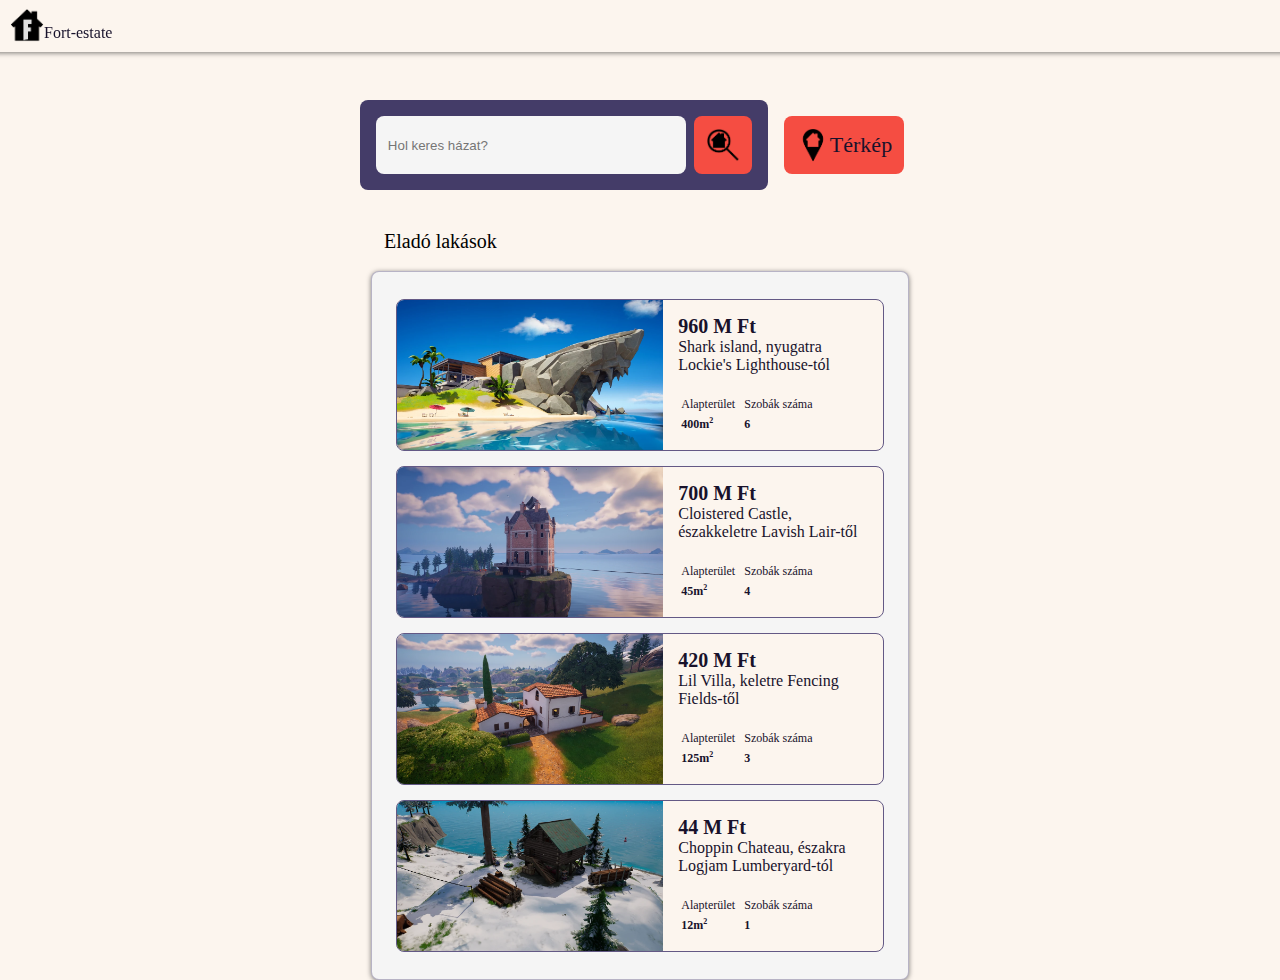
==== index.html @ 926392e0 "test" ====
<!DOCTYPE html>
<html lang="hu">
<head>
    <meta charset="UTF-8">
    <meta name="viewport" content="width=device-width, initial-scale=1.0">
    <title>Fort-estate</title>
    <link rel="stylesheet" href="CSS1.css">
    <link rel="icon" href="Images/Icons/icon.png">
</head>
<body style="height: fit-content;">
    <header>
        <a class="logo" href="index.html">
            <img src="Images/Icons/icon.png" style="width: 34px;">
            <div class="BoxText" style="align-items: end">
                Fort-estate
            </div> 
        </a>
    </header>
    <div style="height: 100px;"></div>
    <div class="mainDiv">
        <div class="searchbox">
                <input id="searchField" type="text" style="width: 90%; height: 34px;" class="BoxText segment" placeholder="Hol keres házat?">
            <div class="dropDownPos" id="dropDown">
                <div class="dropDown">                
                    <button class="dropdownBtn">
                        <div class="dropDownText">
                            Shark Island
                        </div>
                    </button>
                    <button class="dropdownBtn">
                        <div class="dropDownText">
                            Cloistered Castle
                        </div>
                    </button>
                    <button class="dropdownBtn">
                        <div class="dropDownText">
                            Lil Villa
                        </div>
                    </button>
                    <button class="dropdownBtn">
                        <div class="dropDownText">
                            Choppin Chateau
                        </div>
                    </button>
                </div>
            </div>


            <div class="front">
                
                    <button class="searchBtnBtn" id="sBtn" >
                        <div class="searchBtn">
                            <img src="Images/Icons/searchicon.png" style="height: 34px;width: 34px;">
                        </div>
                    </button> 


            </div>
        </div>
            <a href="map.html">
                <div class="mapBtn">
                    <img src="Images/Icons/mapicon.png" style="height: 34px;width: 34px;">
                    <div class="BoxText">Térkép</div>
                </div>
            </a>

    </div>

    <div style="display: flex;justify-content: center;">
        <div class="resultsInfo">
            Eladó lakások
            <div id="resultNumber" style="font-size: 16px;">
                <br>
            </div>
        </div>
    </div>

    <div class="mainDiv">
        <div class="shadowBox" id="results">

                <a class="border" href="SharkIsland.html">
                    <img src="Images/SharkIsland/sharkisland (4).png" class="resultImage">
                    <div class="resultText">
                        <strong class="price">960 M Ft</strong>
                        <br>
                        <div class="locationText">
                            <div style="display: none;">Shark island,northwest,sweaty sands,island,északkelet,sziget,Lockies Lighthouse,Lockies,Lighthouse,shore,coast,part</div>
                            <div class="loc">Shark island, nyugatra Lockie's Lighthouse-tól</div>
                        </div>
                        <table>
                            <tr>
                                <td class="line">
                                    Alapterület
                                </td>
                                <td>
                                    Szobák száma
                                </td>
                            </tr>
                            <tr>
                                <td class="line">
                                    <strong>400m<sup>2</sup></strong>
                                </td>
                                <td>
                                    <strong>6</strong>
                                </td>
                            </tr>
                        </table>
                    </div>
                </a>
            
                <a class="border" href="CloisteredCastle.html">
                    <img src="Images/CloisteredCastle/CloisteredCastle (5).png" class="resultImage">
                    <div class="resultText">
                        <strong class="price">700 M Ft</strong> <br>
                        <div class="locationText">
                            <div style="display: none;">Cloistered Castle,észak,north,sziget,island,zipline,kastély,castle</div>
                            <div class="loc">Cloistered Castle, északkeletre Lavish Lair-től</div>
                        </div>
                        <table>
                            <tr>
                                <td class="line">
                                    Alapterület
                                </td>
                                <td>
                                    Szobák száma
                                </td>
                            </tr>
                            <tr>
                                <td class="line">
                                    <strong>45m<sup>2</sup></strong>
                                </td>
                                <td>
                                    <strong>4</strong>
                                </td>
                            </tr>
                        </table>
                    </div>
                </a>

                <a class="border" href="LilVilla.html">
                    <img src="Images/LilVilla/LilVilla (5).png" class="resultImage">
                    <div class="resultText">
                        <strong class="price">420 M Ft</strong> <br>
                        <div class="locationText">
                            <div style="display: none;">Lil Villa,middle,közép,Fencing Fields,villa</div>
                            <div class="loc">Lil Villa, keletre Fencing Fields-től</div>
                        </div>
                        <table>
                            <tr>
                                <td class="line">
                                    Alapterület
                                </td>
                                <td>
                                    Szobák száma
                                </td>
                            </tr>
                            <tr>
                                <td class="line">
                                    <strong>125m<sup>2</sup></strong>
                                </td>
                                <td>
                                    <strong>3</strong>
                                </td>
                            </tr>
                        </table>
                    </div>
                </a>

                <a class="border" href="ChoppinChateau.html">
                    <img src="Images/ChoppinChateau/ChoppinChateau (3).png" class="resultImage">
                    <div class="resultText">
                        <strong class="price">44 M Ft</strong> <br>
                        <div class="locationText">
                            <div style="display: none;">Choppin Chateau,Logjam Lumberyard,north,észak,fenyő,pinetree</div>
                            <div class="loc">Choppin Chateau, északra Logjam Lumberyard-tól</div>
                        </div>
                        <table>
                            <tr>
                                <td class="line">
                                    Alapterület
                                </td>
                                <td>
                                    Szobák száma
                                </td>
                            </tr>
                            <tr>
                                <td class="line">
                                    <strong>12m<sup>2</sup></strong>
                                </td>
                                <td>
                                    <strong>1</strong>
                                </td>
                            </tr>
                        </table>
                    </div>
                </a>
            

        </div>
    </div>

    <button id="exit">
        <div class="exit">

        </div>
    </button>


</body>

</html>
<script src="JS1.js"></script>
<script src="JS4.js"></script>
---- CSS1.css ----
header{
    position: fixed;
    transform: translate(-8px,-10px);
    box-shadow: 0px 1px 5px 0px rgba(0, 0, 0, 0.5);
    display: flex;
    width: 100%;
    height: min-content;
    padding: 18px;
    background-color: #FCF5EE;
    z-index: 100;
    padding-bottom: 10px;
}
body{
    background-color: #FCF5EE;
    margin: 0%;
}

.mainDiv{
    display: flex;
    justify-content: center;
    margin: auto;
}

.searchbox{
    background-color: #443C68;
    border-radius: 8px;
    padding: 12px;
    display: flex;
    justify-content: left;
    min-width: 350px;
    width: 30%;
}
.segment{
    background-color: #F5F5F5;
    color: #18122B;
    padding: 12px;
    border-radius: 8px;
    margin: 4px;
}
.searchBtn{
    padding: 12px;
    border-radius: 8px;
    margin: 4px;
    background-color: #F54D42;
    width:34px;
    height: 34px;
}
.searchBtnBtn{
    height: 33px;
    padding: 0%;
    border: none;
    margin: 0%;
    background-color: #00000000;
    color: #18122B;
}


.BoxText{
    display: flex;
    align-items: center;
    user-select: none;
    width: 100%;
    height: 100%;
}

.mapBtn{
    padding: 0%;
    border: none;
    margin: 0%;
    

    height: 34px;
    background-color: #5e5d5d;
    color: #18122B;
    font-size: 22px;
    display: flex;
    justify-items: left;

    padding: 12px;
    border-radius: 8px;
    margin: 16px;
    background-color: #F54D42;
    width:fit-content;
    height: 34px;
}


.resultsInfo{
    min-width: 450px;
    width: 40%;
    margin-top: 40px;
    font-size: 20px;
}

.shadowBox{
    border-radius: 8px;
    border: 1px solid #6359856c;
    padding: 12px;
    display: block;
    min-width: 450px;
    height: min-content;
    width: 40%;
    background-color: #F5F5F5;
    box-shadow: 0px 1px 5px 0px rgba(0, 0, 0, 0.5);
    margin-left: 15px;
    margin-right: 15px;
}

.resultImage{
    height: 150px;
    
}

.border{
    display: flex;
    height: 150px;
    width: 95%;
    border: 1px solid #635985;
    border-radius: 8px;
    overflow: hidden;
    margin: auto;
    margin-bottom: 15px;
    margin-top: 15px;
    justify-content: left;  
    background-color: #FCF5EE; 
}

.resultText{
    font-size: 20px;
    padding: 15px;
}

.price{
    color:#18122B;
}

.locationText{
    font-size: 16px;
    margin-bottom: 20px;
    display: flex;
    justify-items: left;
}
table{
    font-size: 12px;
}
.line{
    border-right: 5px solid #00000000;
}
sup{
    font-size: 8px;
}
img{
    pointer-events: none;
    user-select: none;
}
a:any-link{
    text-decoration: none;
    color: #18122B;
}

.searchBtn:hover{
    cursor:pointer;
}

.dropDownPos{
    display: none;
    position: absolute;
    top: 180px;
    z-index: 50;
}
.dropDownText{
    width: max-content;
    height: min-content;
    background-color: #00000000;
    color: #18122B;
    margin: 0%;
    width: 130px;
    text-align: left;
    user-select: none;
}

.dropdownBtn:hover{
    background-color: #F0DECB;
    cursor: pointer;
}

.dropdownBtn{
    border: none;
    background-color: #00000000;
    display: flex;
    justify-content: left;
    margin-bottom: 3px;
    margin-top: 3px;
    width: 130px;
    user-select: none;
    
}

.dropDown{
    width: 150px;
    height: 100px;
    background-color: #F5F5F5;
    color: #18122B;
    padding: 8px;
    border-radius: 8px;
    margin-left: 2px;
    border: 2px solid #6359856c;
    border-top: none;

    overflow-x: hidden;
    overflow-y: scroll;
}

#searchField:hover{
    cursor: text;
}
#searchField{
    z-index: 50;
}


#exit{
    opacity: 0%;
    display: none;
}
.exit{
    position: absolute;
    left: 0;
    top: 0;
    width: 100%;
    height: 100%;
    user-select: none;
    z-index: 49;
}

input{
    border: none;
    background-color: #00000000;
}

.front{
    z-index: 50;
}

.loc{
    width: fit-content;
}

.logo{
    display: flex;
    justify-content: left;
}

.images{
    width: 30%;
    overflow: hidden;
    height: fit-content;
}
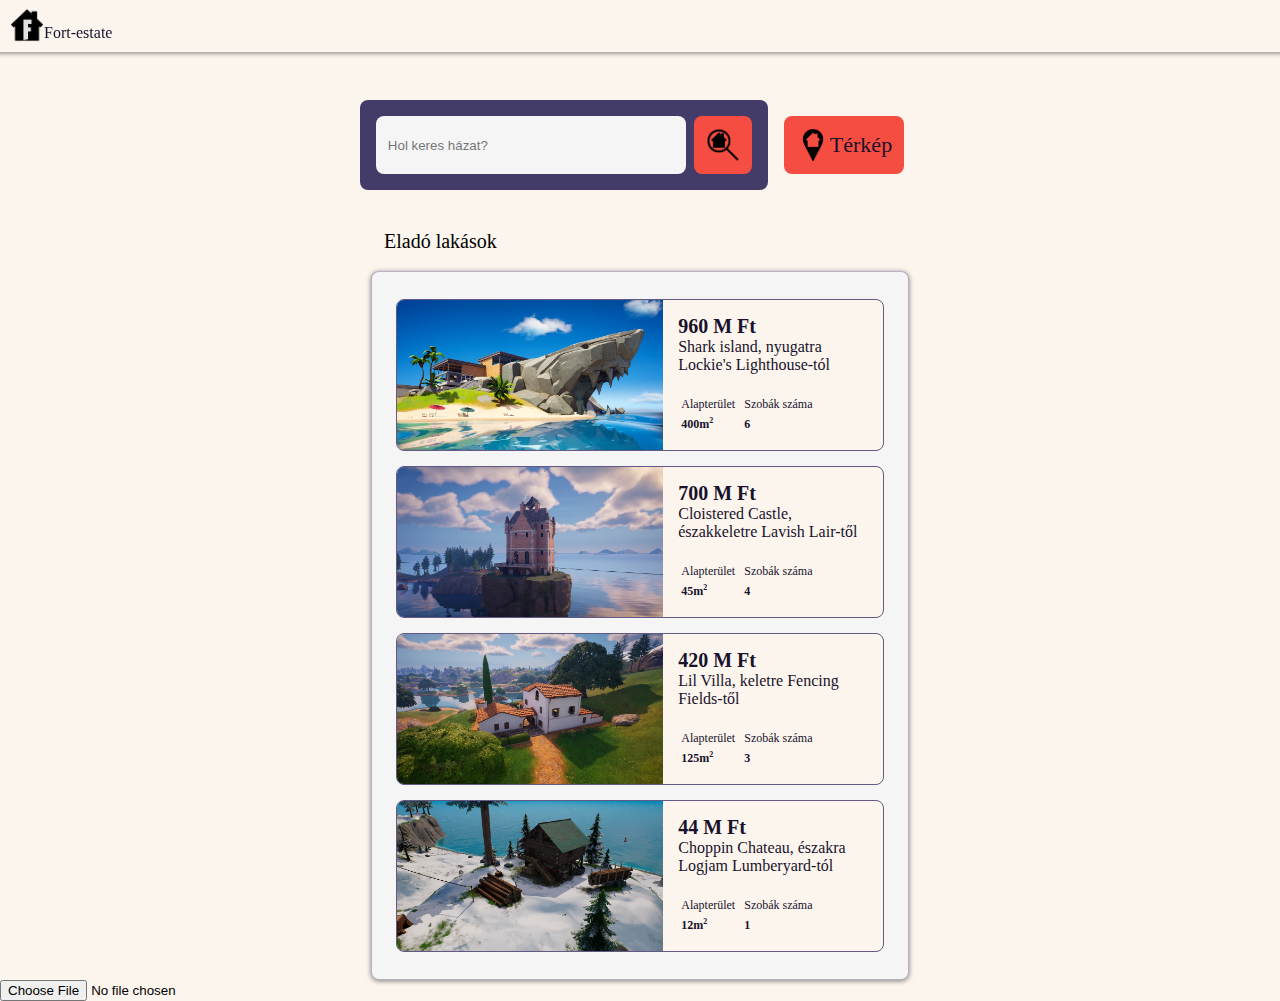
==== commit 603067d2: "a" ====
--- a/index.html
+++ b/index.html
@@ -205,6 +205,7 @@
         </div>
     </button>
 
+<input type="file" id="input">
 
 </body>
 
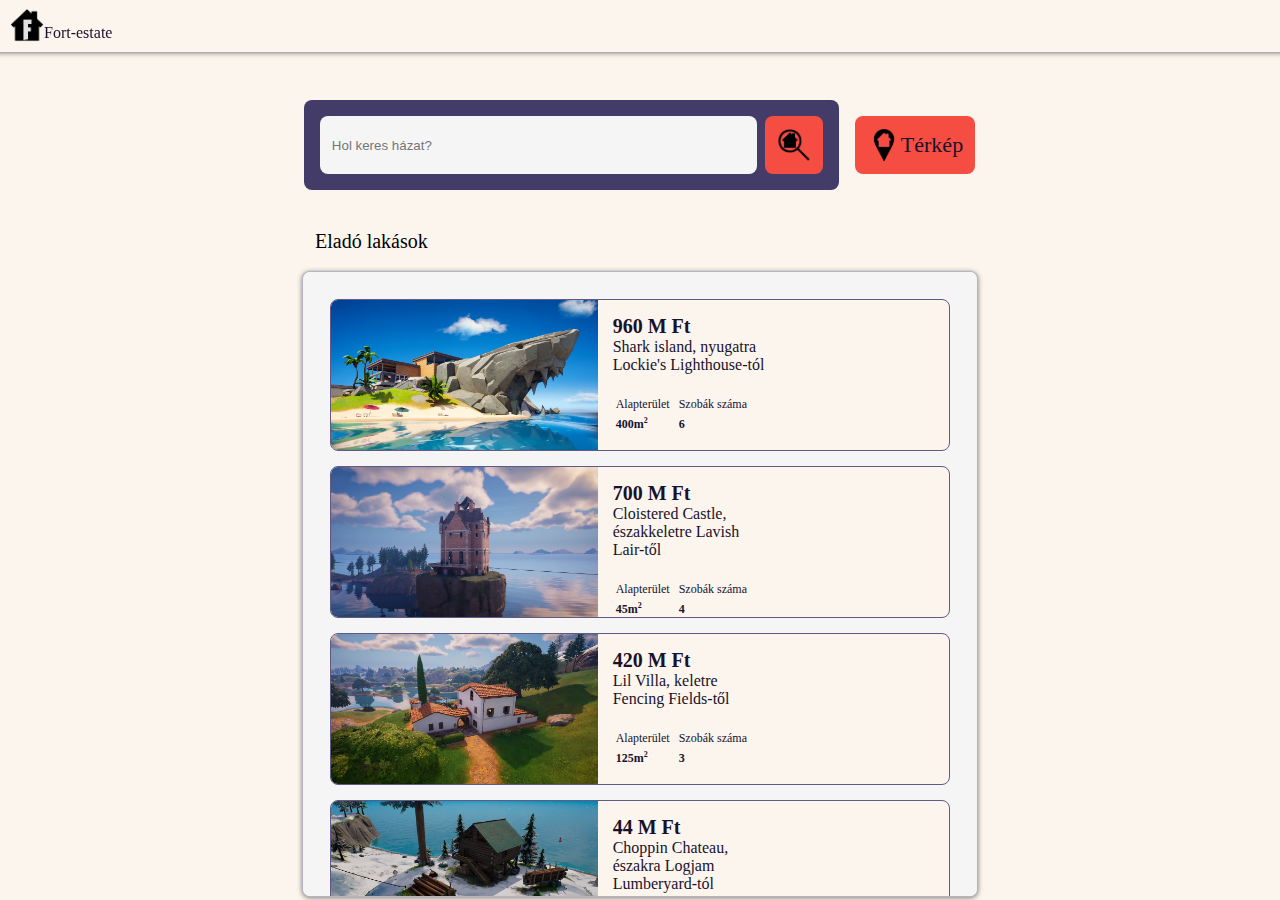
==== commit efa9633b: "commit" ====
--- a/index.html
+++ b/index.html
@@ -60,13 +60,13 @@
             <a href="map.html">
                 <div class="mapBtn">
                     <img src="Images/Icons/mapicon.png" style="height: 34px;width: 34px;">
-                    <div class="BoxText">Térkép</div>
+                    <div class="BoxText mapText">Térkép</div>
                 </div>
             </a>
 
     </div>
 
-    <div style="display: flex;justify-content: center;">
+    <div class="resultInfoDiv">
         <div class="resultsInfo">
             Eladó lakások
             <div id="resultNumber" style="font-size: 16px;">
@@ -195,7 +195,62 @@
                     </div>
                 </a>
             
-
+                <a class="border" href="ChoppinChateau.html">
+                    <img src="Images/ChoppinChateau/ChoppinChateau (3).png" class="resultImage">
+                    <div class="resultText">
+                        <strong class="price">44 M Ft</strong> <br>
+                        <div class="locationText">
+                            <div style="display: none;">Choppin Chateau,Logjam Lumberyard,north,észak,fenyő,pinetree</div>
+                            <div class="loc">Choppin Chateau, északra Logjam Lumberyard-tól</div>
+                        </div>
+                        <table>
+                            <tr>
+                                <td class="line">
+                                    Alapterület
+                                </td>
+                                <td>
+                                    Szobák száma
+                                </td>
+                            </tr>
+                            <tr>
+                                <td class="line">
+                                    <strong>12m<sup>2</sup></strong>
+                                </td>
+                                <td>
+                                    <strong>1</strong>
+                                </td>
+                            </tr>
+                        </table>
+                    </div>
+                </a>
+                <a class="border" href="ChoppinChateau.html">
+                    <img src="Images/ChoppinChateau/ChoppinChateau (3).png" class="resultImage">
+                    <div class="resultText">
+                        <strong class="price">44 M Ft</strong> <br>
+                        <div class="locationText">
+                            <div style="display: none;">Choppin Chateau,Logjam Lumberyard,north,észak,fenyő,pinetree</div>
+                            <div class="loc">Choppin Chateau, északra Logjam Lumberyard-tól</div>
+                        </div>
+                        <table>
+                            <tr>
+                                <td class="line">
+                                    Alapterület
+                                </td>
+                                <td>
+                                    Szobák száma
+                                </td>
+                            </tr>
+                            <tr>
+                                <td class="line">
+                                    <strong>12m<sup>2</sup></strong>
+                                </td>
+                                <td>
+                                    <strong>1</strong>
+                                </td>
+                            </tr>
+                        </table>
+                    </div>
+                </a>
         </div>
     </div>
 
@@ -204,8 +259,6 @@
 
         </div>
     </button>
-
-<input type="file" id="input">
 
 </body>
 
--- a/CSS1.css
+++ b/CSS1.css
@@ -27,8 +27,9 @@
     padding: 12px;
     display: flex;
     justify-content: left;
-    min-width: 350px;
-    width: 30%;
+    min-width: 0px;
+    width: 511px;
+    margin-left: 15px;
 }
 .segment{
     background-color: #F5F5F5;
@@ -86,9 +87,11 @@
 
 
 .resultsInfo{
-    min-width: 450px;
-    width: 40%;
+    min-width: 0px;
+    width: 650px;
+    margin: 27px;
     margin-top: 40px;
+    margin-bottom: 0px;
     font-size: 20px;
 }
 
@@ -97,9 +100,9 @@
     border: 1px solid #6359856c;
     padding: 12px;
     display: block;
-    min-width: 450px;
+    min-width: 0px;
     height: min-content;
-    width: 40%;
+    width: 650px;
     background-color: #F5F5F5;
     box-shadow: 0px 1px 5px 0px rgba(0, 0, 0, 0.5);
     margin-left: 15px;
@@ -108,7 +111,6 @@
 
 .resultImage{
     height: 150px;
-    
 }
 
 .border{
@@ -123,11 +125,15 @@
     margin-top: 15px;
     justify-content: left;  
     background-color: #FCF5EE; 
+    min-width: fit-content;
 }
 
 .resultText{
     font-size: 20px;
     padding: 15px;
+    width: 155px;
+    min-width: 0px;
+    
 }
 
 .price{
@@ -255,4 +261,56 @@
     width: 30%;
     overflow: hidden;
     height: fit-content;
+}
+#results{
+    overflow-y: scroll;
+    height: fit-content;
+    max-height: 835px;
+    overflow-x: hidden;
+}
+html{
+    width: 100%
+}
+body{
+    width: 100%;
+}
+.resultInfoDiv{
+    display: flex;
+    justify-content: center;
+    width: 100%;
+}
+@media screen and (max-width: 550px){
+    table{
+        display: flex;
+    }
+    .resultText{
+        height: min-content;
+        width: calc(100% - 30px);
+        
+    }
+    .resultImage{
+        width: 100%;
+        min-height: 0px;
+        height: 100%;
+    }
+    .border{
+        display: block;
+        width: min-content;
+        height: fit-content;
+    }
+    .loc{
+        width: fit-content;
+    }
+    .mainDiv{
+        width: 100%;
+        margin: auto;
+    }
+    .mapText{
+        display: none;
+    }
+}
+@media screen and (max-height: 1135px){
+    #results{
+        height: calc(100vh - 300px);
+    }
 }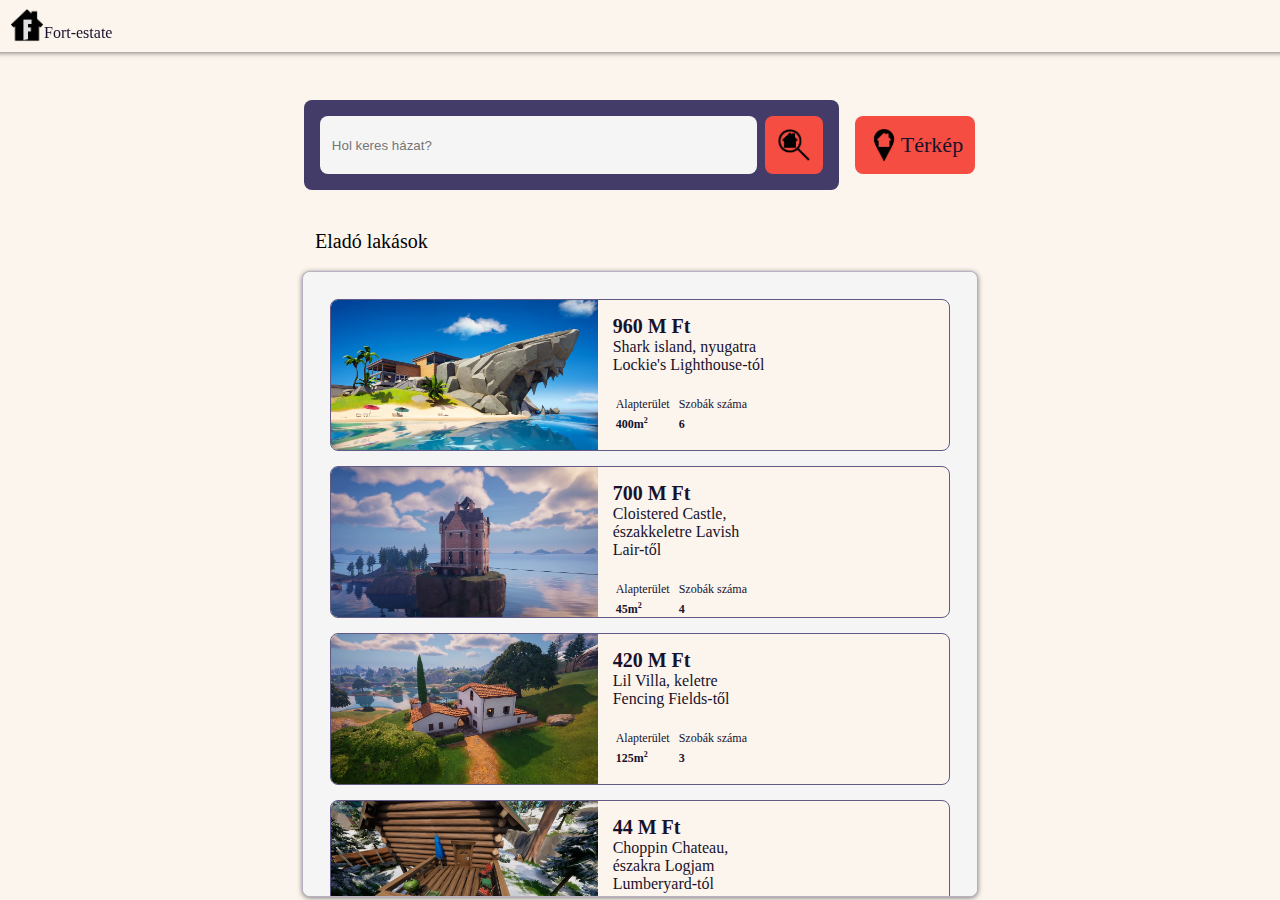
==== commit 36298e39: "j" ====
--- a/index.html
+++ b/index.html
@@ -78,7 +78,7 @@
     <div class="mainDiv">
         <div class="shadowBox" id="results">
 
-                <a class="border" href="SharkIsland.html">
+                <a id="SharkIsland" class="border" href="SharkIsland.html">
                     <img src="Images/SharkIsland/sharkisland (4).png" class="resultImage">
                     <div class="resultText">
                         <strong class="price">960 M Ft</strong>
@@ -108,7 +108,7 @@
                     </div>
                 </a>
             
-                <a class="border" href="CloisteredCastle.html">
+                <a id="CloisteredCastle" class="border" href="CloisteredCastle.html">
                     <img src="Images/CloisteredCastle/CloisteredCastle (5).png" class="resultImage">
                     <div class="resultText">
                         <strong class="price">700 M Ft</strong> <br>
@@ -137,7 +137,7 @@
                     </div>
                 </a>
 
-                <a class="border" href="LilVilla.html">
+                <a id="LilVilla" class="border" href="LilVilla.html">
                     <img src="Images/LilVilla/LilVilla (5).png" class="resultImage">
                     <div class="resultText">
                         <strong class="price">420 M Ft</strong> <br>
@@ -166,7 +166,7 @@
                     </div>
                 </a>
 
-                <a class="border" href="ChoppinChateau.html">
+                <a id="ChoppinChateau" class="border" href="ChoppinChateau.html">
                     <img src="Images/ChoppinChateau/ChoppinChateau (3).png" class="resultImage">
                     <div class="resultText">
                         <strong class="price">44 M Ft</strong> <br>
@@ -195,62 +195,11 @@
                     </div>
                 </a>
             
-                <a class="border" href="ChoppinChateau.html">
-                    <img src="Images/ChoppinChateau/ChoppinChateau (3).png" class="resultImage">
-                    <div class="resultText">
-                        <strong class="price">44 M Ft</strong> <br>
-                        <div class="locationText">
-                            <div style="display: none;">Choppin Chateau,Logjam Lumberyard,north,észak,fenyő,pinetree</div>
-                            <div class="loc">Choppin Chateau, északra Logjam Lumberyard-tól</div>
-                        </div>
-                        <table>
-                            <tr>
-                                <td class="line">
-                                    Alapterület
-                                </td>
-                                <td>
-                                    Szobák száma
-                                </td>
-                            </tr>
-                            <tr>
-                                <td class="line">
-                                    <strong>12m<sup>2</sup></strong>
-                                </td>
-                                <td>
-                                    <strong>1</strong>
-                                </td>
-                            </tr>
-                        </table>
-                    </div>
-                </a>
-                <a class="border" href="ChoppinChateau.html">
-                    <img src="Images/ChoppinChateau/ChoppinChateau (3).png" class="resultImage">
-                    <div class="resultText">
-                        <strong class="price">44 M Ft</strong> <br>
-                        <div class="locationText">
-                            <div style="display: none;">Choppin Chateau,Logjam Lumberyard,north,észak,fenyő,pinetree</div>
-                            <div class="loc">Choppin Chateau, északra Logjam Lumberyard-tól</div>
-                        </div>
-                        <table>
-                            <tr>
-                                <td class="line">
-                                    Alapterület
-                                </td>
-                                <td>
-                                    Szobák száma
-                                </td>
-                            </tr>
-                            <tr>
-                                <td class="line">
-                                    <strong>12m<sup>2</sup></strong>
-                                </td>
-                                <td>
-                                    <strong>1</strong>
-                                </td>
-                            </tr>
-                        </table>
-                    </div>
-                </a>
+            
+
+
+
+
         </div>
     </div>
 
@@ -264,4 +213,4 @@
 
 </html>
 <script src="JS1.js"></script>
-<script src="JS4.js"></script>
+<script src="JS5.js"></script>
--- a/CSS1.css
+++ b/CSS1.css
@@ -286,7 +286,7 @@
     .resultText{
         height: min-content;
         width: calc(100% - 30px);
-        
+        display: block;
     }
     .resultImage{
         width: 100%;
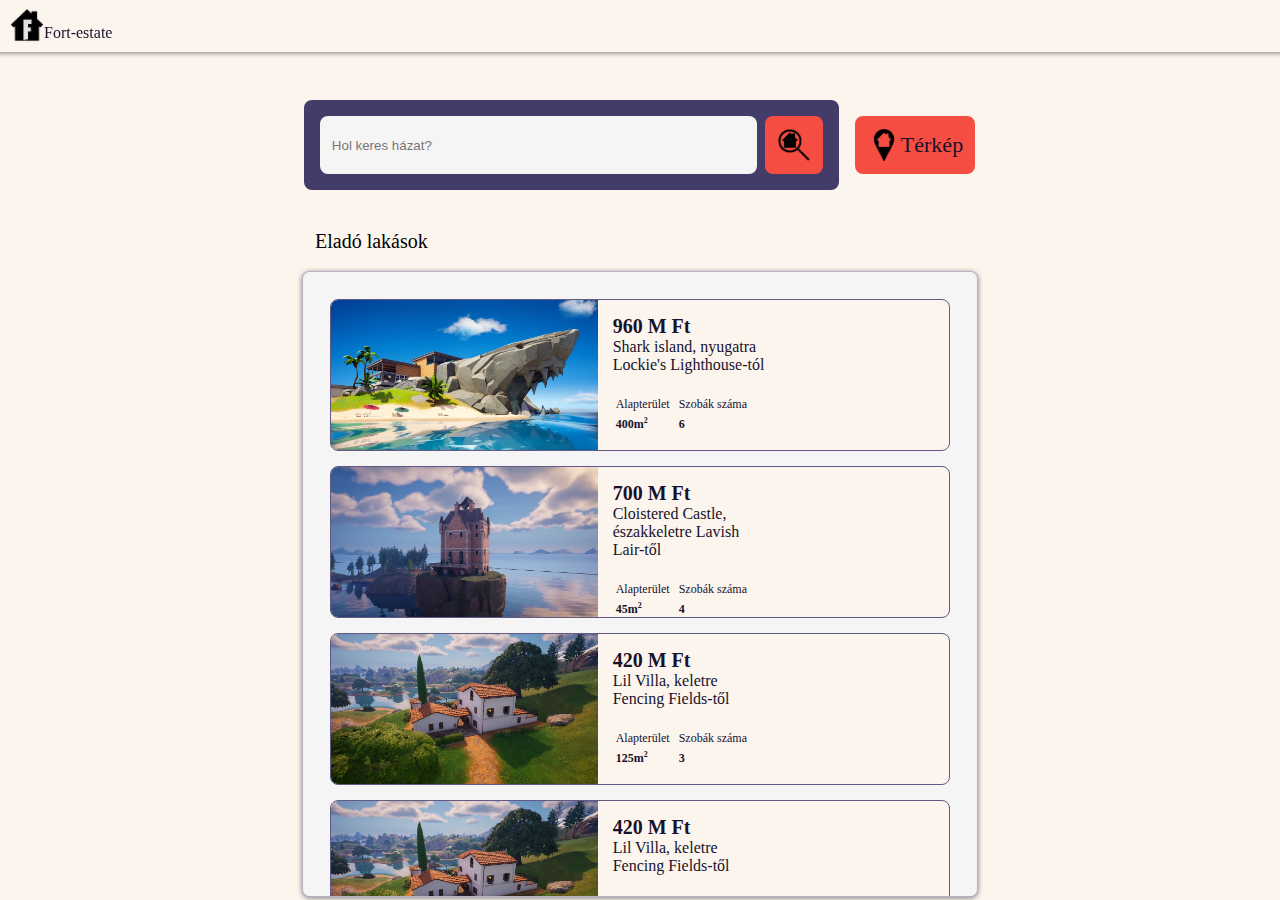
==== commit 19fc82b3: "kkk" ====
--- a/index.html
+++ b/index.html
@@ -166,29 +166,29 @@
                     </div>
                 </a>
 
-                <a id="ChoppinChateau" class="border" href="ChoppinChateau.html">
-                    <img src="Images/ChoppinChateau/ChoppinChateau (3).png" class="resultImage">
-                    <div class="resultText">
-                        <strong class="price">44 M Ft</strong> <br>
-                        <div class="locationText">
-                            <div style="display: none;">Choppin Chateau,Logjam Lumberyard,north,észak,fenyő,pinetree</div>
-                            <div class="loc">Choppin Chateau, északra Logjam Lumberyard-tól</div>
-                        </div>
-                        <table>
-                            <tr>
-                                <td class="line">
-                                    Alapterület
-                                </td>
-                                <td>
-                                    Szobák száma
-                                </td>
-                            </tr>
-                            <tr>
-                                <td class="line">
-                                    <strong>12m<sup>2</sup></strong>
-                                </td>
-                                <td>
-                                    <strong>1</strong>
+                <a id="ChoppinChateau" class="border" href="LilVilla.html">
+                    <img src="Images/LilVilla/LilVilla (5).png" class="resultImage">
+                    <div class="resultText">
+                        <strong class="price">420 M Ft</strong> <br>
+                        <div class="locationText">
+                            <div style="display: none;">Lil Villa,middle,közép,Fencing Fields,villa</div>
+                            <div class="loc">Lil Villa, keletre Fencing Fields-től</div>
+                        </div>
+                        <table>
+                            <tr>
+                                <td class="line">
+                                    Alapterület
+                                </td>
+                                <td>
+                                    Szobák száma
+                                </td>
+                            </tr>
+                            <tr>
+                                <td class="line">
+                                    <strong>125m<sup>2</sup></strong>
+                                </td>
+                                <td>
+                                    <strong>3</strong>
                                 </td>
                             </tr>
                         </table>
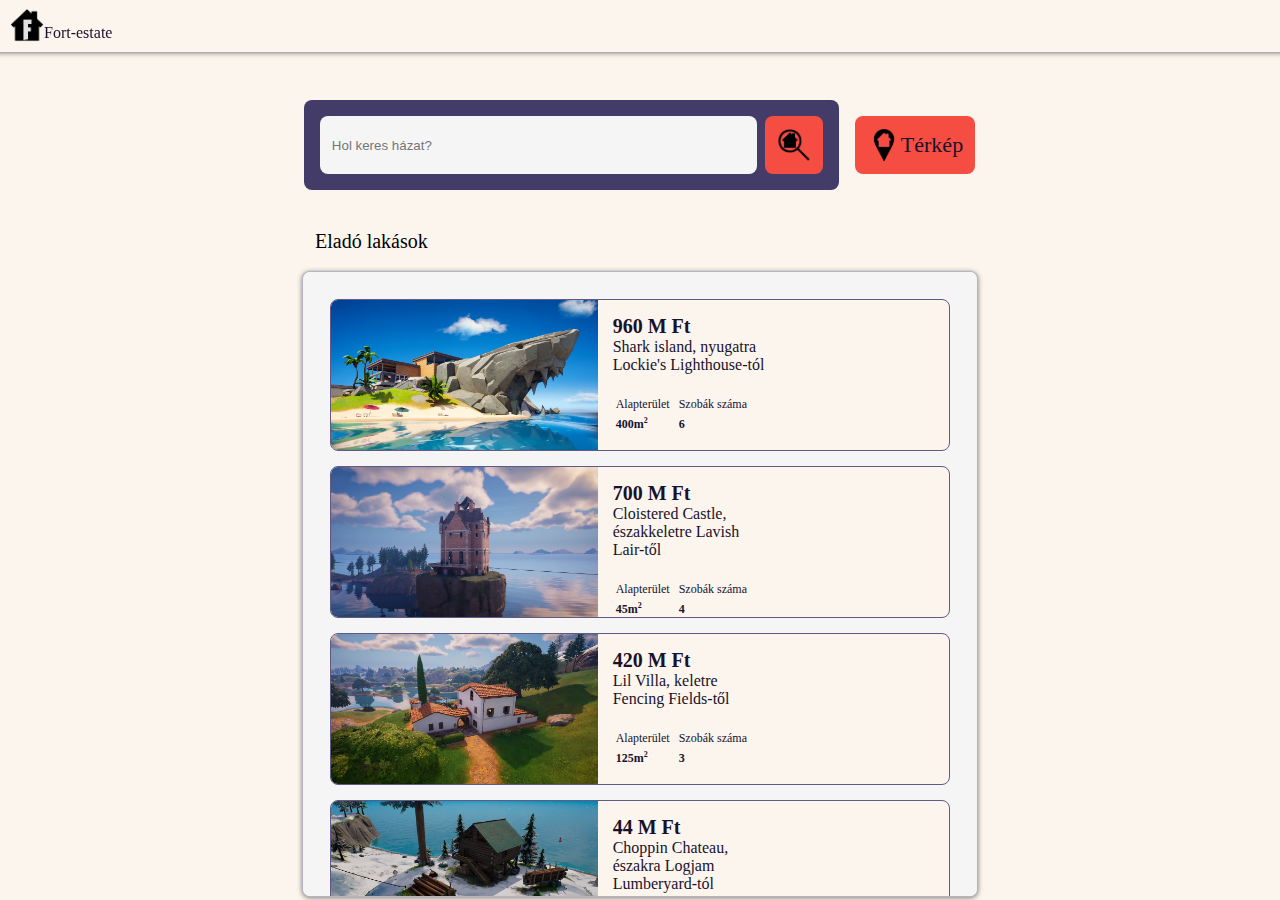
==== commit a7501b39: "n" ====
--- a/index.html
+++ b/index.html
@@ -80,7 +80,7 @@
 
                 <a id="SharkIsland" class="border" href="SharkIsland.html">
                     <img src="Images/SharkIsland/sharkisland (4).png" class="resultImage">
-                    <div class="resultText">
+                    <div class="resultText"> 
                         <strong class="price">960 M Ft</strong>
                         <br>
                         <div class="locationText">
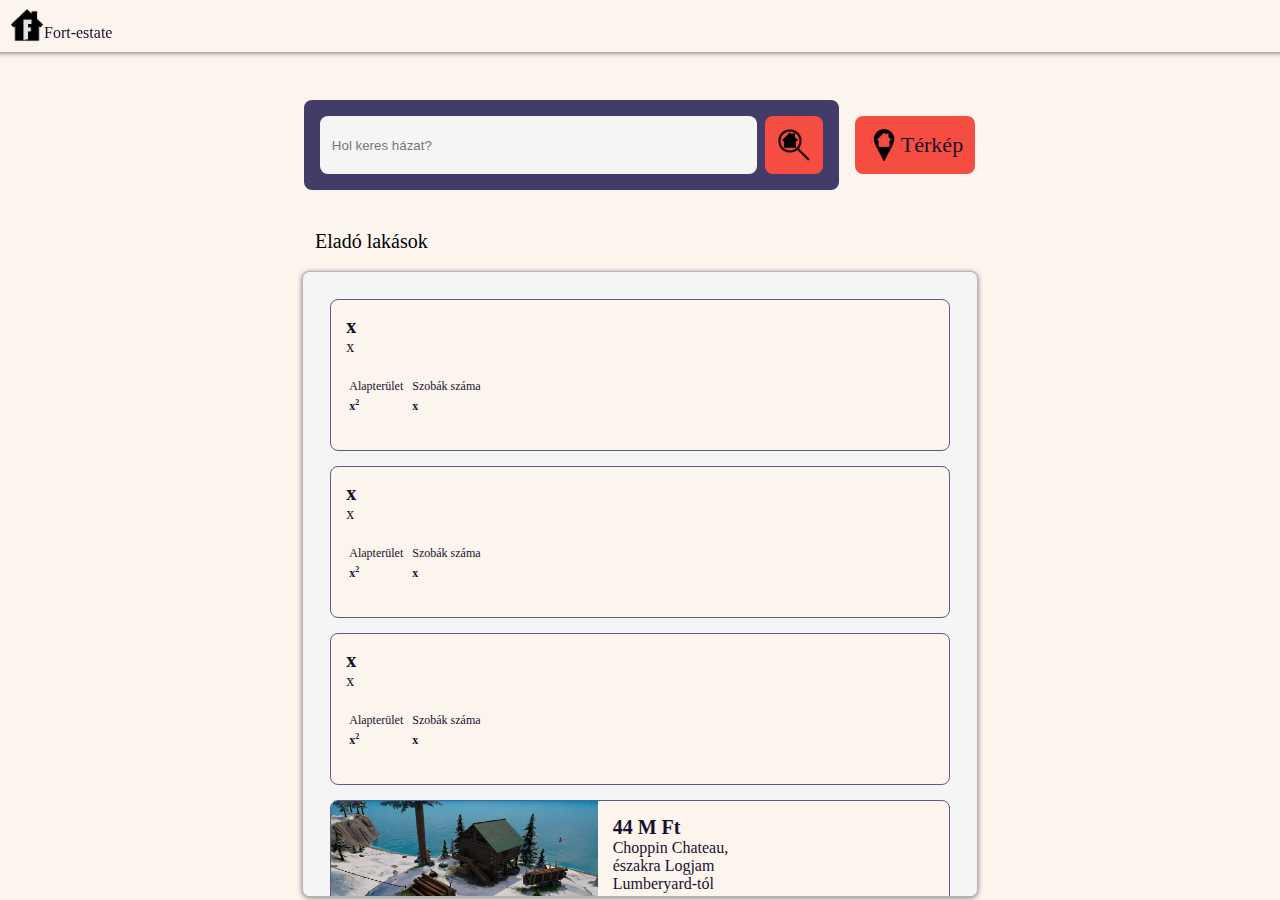
==== commit c5a7e048: "jjjjjjjjjj" ====
--- a/index.html
+++ b/index.html
@@ -78,117 +78,117 @@
     <div class="mainDiv">
         <div class="shadowBox" id="results">
 
-                <a id="SharkIsland" class="border" href="SharkIsland.html">
-                    <img src="Images/SharkIsland/sharkisland (4).png" class="resultImage">
+                <a id="SharkIsland" class="border" href="">
+                    <img src="" class="resultImage">
                     <div class="resultText"> 
-                        <strong class="price">960 M Ft</strong>
+                        <strong class="price">x</strong>
                         <br>
                         <div class="locationText">
-                            <div style="display: none;">Shark island,northwest,sweaty sands,island,északkelet,sziget,Lockies Lighthouse,Lockies,Lighthouse,shore,coast,part</div>
-                            <div class="loc">Shark island, nyugatra Lockie's Lighthouse-tól</div>
-                        </div>
-                        <table>
-                            <tr>
-                                <td class="line">
-                                    Alapterület
-                                </td>
-                                <td>
-                                    Szobák száma
-                                </td>
-                            </tr>
-                            <tr>
-                                <td class="line">
-                                    <strong>400m<sup>2</sup></strong>
-                                </td>
-                                <td>
-                                    <strong>6</strong>
+                            <div style="display: none;">x</div>
+                            <div class="loc">x</div>
+                        </div>
+                        <table>
+                            <tr>
+                                <td class="line">
+                                    Alapterület
+                                </td>
+                                <td>
+                                    Szobák száma
+                                </td>
+                            </tr>
+                            <tr>
+                                <td class="line">
+                                    <strong>x<sup>2</sup></strong>
+                                </td>
+                                <td>
+                                    <strong>x</strong>
                                 </td>
                             </tr>
                         </table>
                     </div>
                 </a>
             
-                <a id="CloisteredCastle" class="border" href="CloisteredCastle.html">
-                    <img src="Images/CloisteredCastle/CloisteredCastle (5).png" class="resultImage">
+                <a id="CloisteredCastle" class="border" href="">
+                    <img src="" class="resultImage">
                     <div class="resultText">
-                        <strong class="price">700 M Ft</strong> <br>
-                        <div class="locationText">
-                            <div style="display: none;">Cloistered Castle,észak,north,sziget,island,zipline,kastély,castle</div>
-                            <div class="loc">Cloistered Castle, északkeletre Lavish Lair-től</div>
-                        </div>
-                        <table>
-                            <tr>
-                                <td class="line">
-                                    Alapterület
-                                </td>
-                                <td>
-                                    Szobák száma
-                                </td>
-                            </tr>
-                            <tr>
-                                <td class="line">
-                                    <strong>45m<sup>2</sup></strong>
-                                </td>
-                                <td>
-                                    <strong>4</strong>
-                                </td>
-                            </tr>
-                        </table>
-                    </div>
-                </a>
-
-                <a id="LilVilla" class="border" href="LilVilla.html">
-                    <img src="Images/LilVilla/LilVilla (5).png" class="resultImage">
+                        <strong class="price">x</strong> <br>
+                        <div class="locationText">
+                            <div style="display: none;">x</div>
+                            <div class="loc">x</div>
+                        </div>
+                        <table>
+                            <tr>
+                                <td class="line">
+                                    Alapterület
+                                </td>
+                                <td>
+                                    Szobák száma
+                                </td>
+                            </tr>
+                            <tr>
+                                <td class="line">
+                                    <strong>x<sup>2</sup></strong>
+                                </td>
+                                <td>
+                                    <strong>x</strong>
+                                </td>
+                            </tr>
+                        </table>
+                    </div>
+                </a>
+
+                <a id="LilVilla" class="border" href="">
+                    <img src="" class="resultImage">
                     <div class="resultText">
-                        <strong class="price">420 M Ft</strong> <br>
-                        <div class="locationText">
-                            <div style="display: none;">Lil Villa,middle,közép,Fencing Fields,villa</div>
-                            <div class="loc">Lil Villa, keletre Fencing Fields-től</div>
-                        </div>
-                        <table>
-                            <tr>
-                                <td class="line">
-                                    Alapterület
-                                </td>
-                                <td>
-                                    Szobák száma
-                                </td>
-                            </tr>
-                            <tr>
-                                <td class="line">
-                                    <strong>125m<sup>2</sup></strong>
-                                </td>
-                                <td>
-                                    <strong>3</strong>
-                                </td>
-                            </tr>
-                        </table>
-                    </div>
-                </a>
-
-                <a id="ChoppinChateau" class="border" href="LilVilla.html">
-                    <img src="Images/LilVilla/LilVilla (5).png" class="resultImage">
+                        <strong class="price">x</strong> <br>
+                        <div class="locationText">
+                            <div style="display: none;">x</div>
+                            <div class="loc">x</div>
+                        </div>
+                        <table>
+                            <tr>
+                                <td class="line">
+                                    Alapterület
+                                </td>
+                                <td>
+                                    Szobák száma
+                                </td>
+                            </tr>
+                            <tr>
+                                <td class="line">
+                                    <strong>x<sup>2</sup></strong>
+                                </td>
+                                <td>
+                                    <strong>x</strong>
+                                </td>
+                            </tr>
+                        </table>
+                    </div>
+                </a>
+
+                <a id="ChoppinChateau" class="border" href="">
+                    <img src="" class="resultImage">
                     <div class="resultText">
-                        <strong class="price">420 M Ft</strong> <br>
-                        <div class="locationText">
-                            <div style="display: none;">Lil Villa,middle,közép,Fencing Fields,villa</div>
-                            <div class="loc">Lil Villa, keletre Fencing Fields-től</div>
-                        </div>
-                        <table>
-                            <tr>
-                                <td class="line">
-                                    Alapterület
-                                </td>
-                                <td>
-                                    Szobák száma
-                                </td>
-                            </tr>
-                            <tr>
-                                <td class="line">
-                                    <strong>125m<sup>2</sup></strong>
-                                </td>
-                                <td>
-                                    <strong>3</strong>
+                        <strong class="price">x</strong> <br>
+                        <div class="locationText">
+                            <div style="display: none;">x</div>
+                            <div class="loc">x</div>
+                        </div>
+                        <table>
+                            <tr>
+                                <td class="line">
+                                    Alapterület
+                                </td>
+                                <td>
+                                    Szobák száma
+                                </td>
+                            </tr>
+                            <tr>
+                                <td class="line">
+                                    <strong>x<sup>2</sup></strong>
+                                </td>
+                                <td>
+                                    <strong>x</strong>
                                 </td>
                             </tr>
                         </table>
